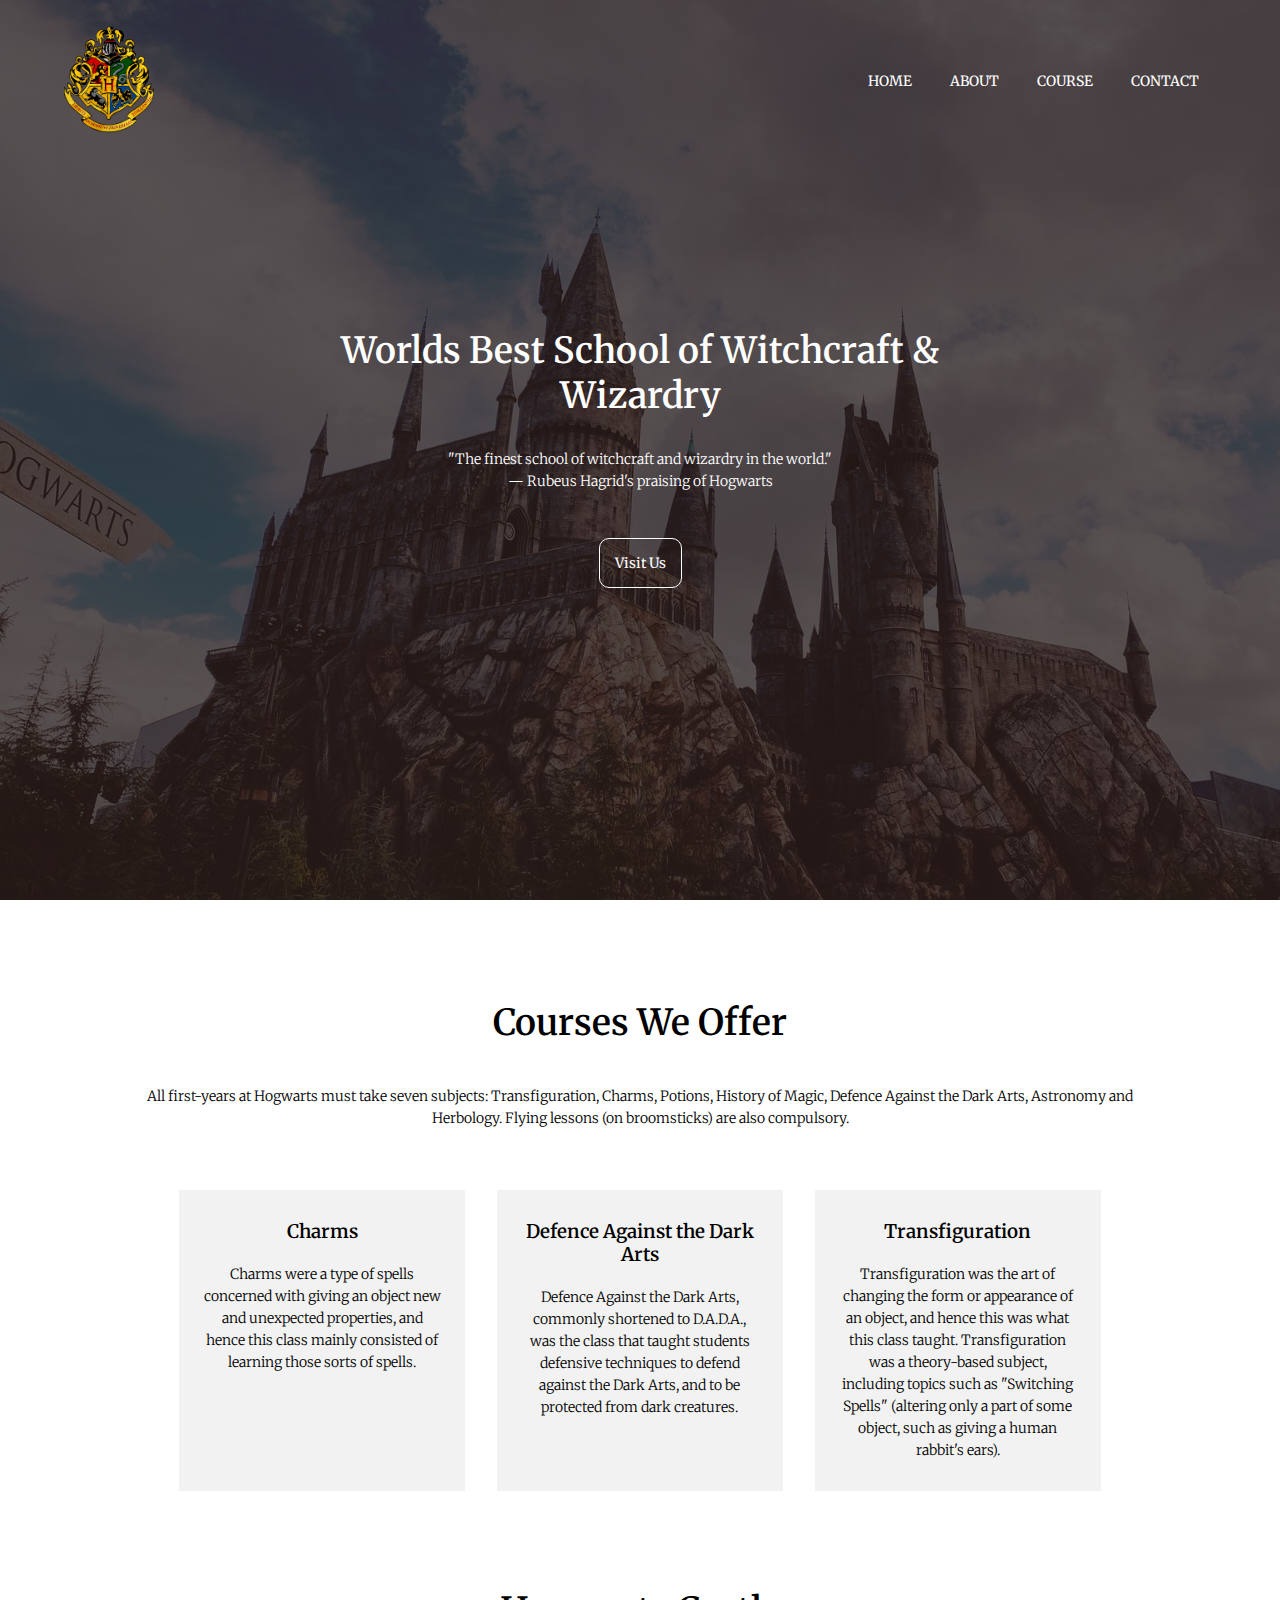
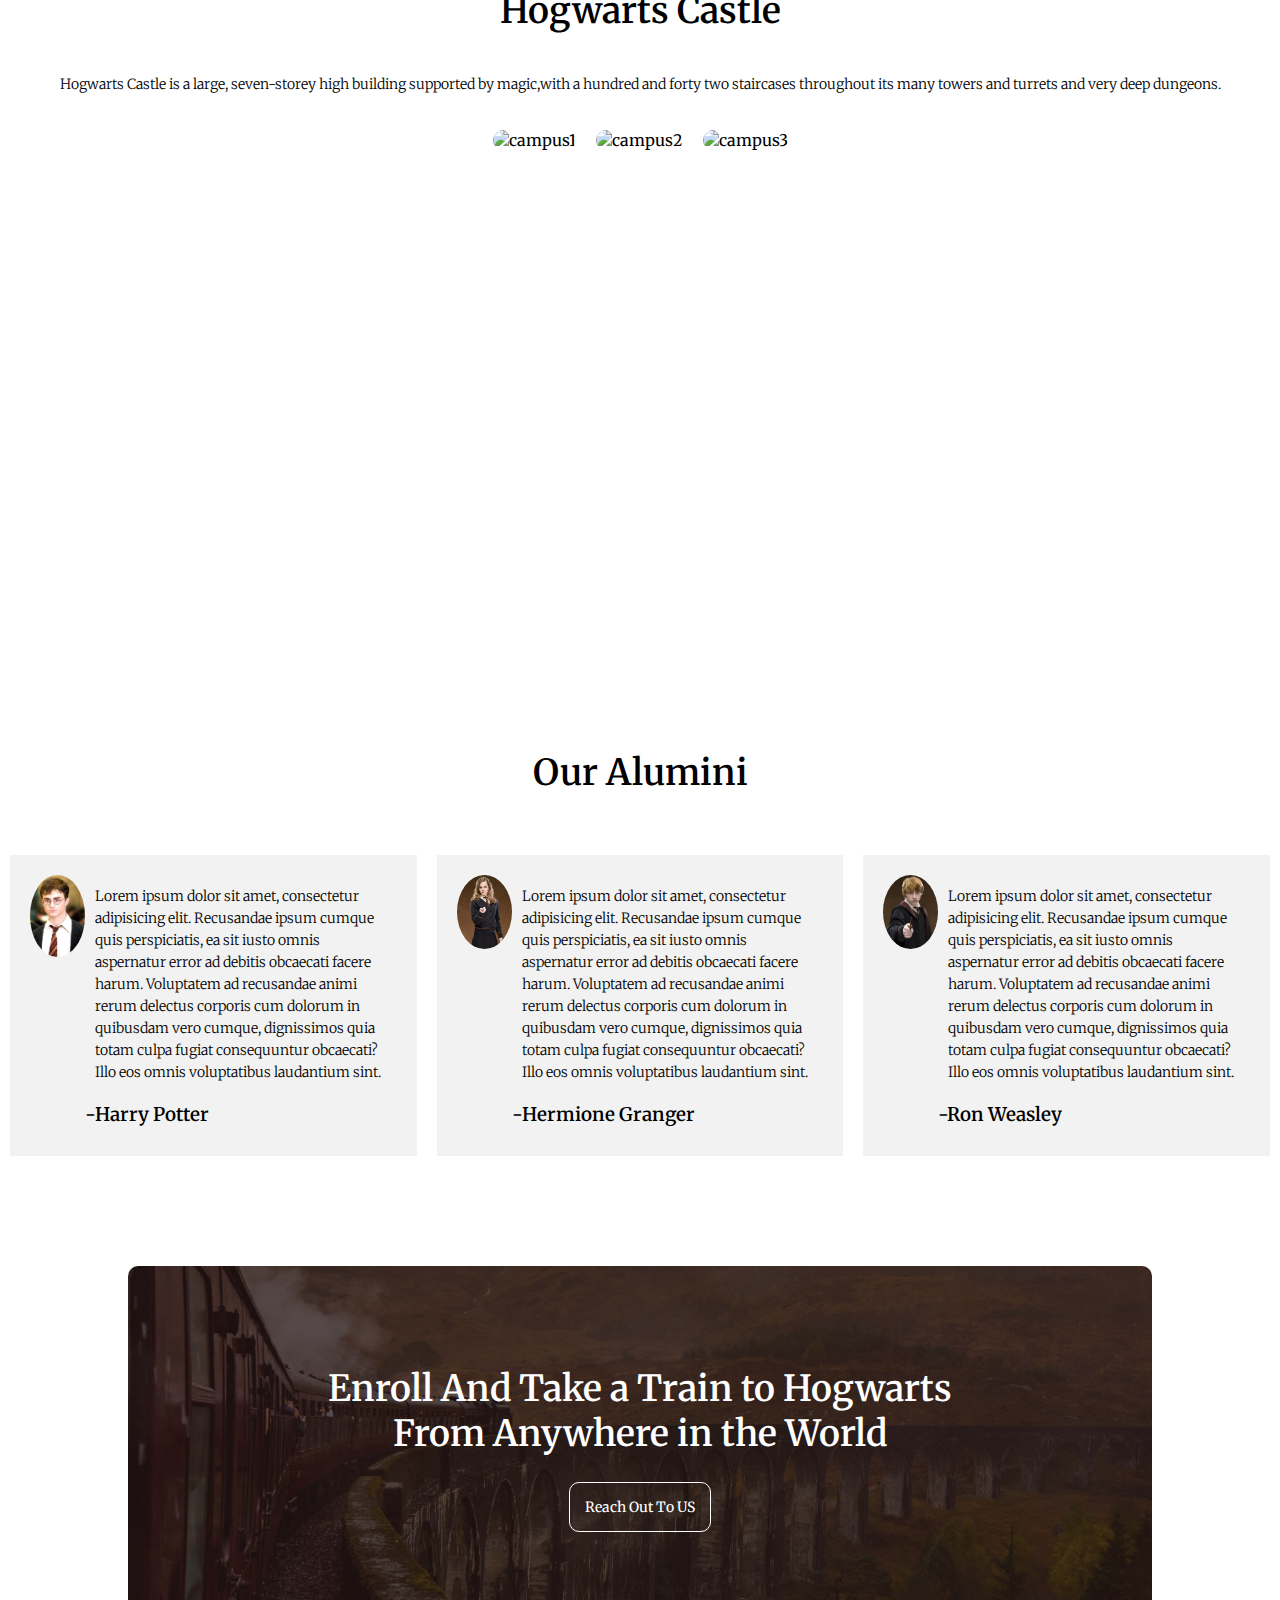
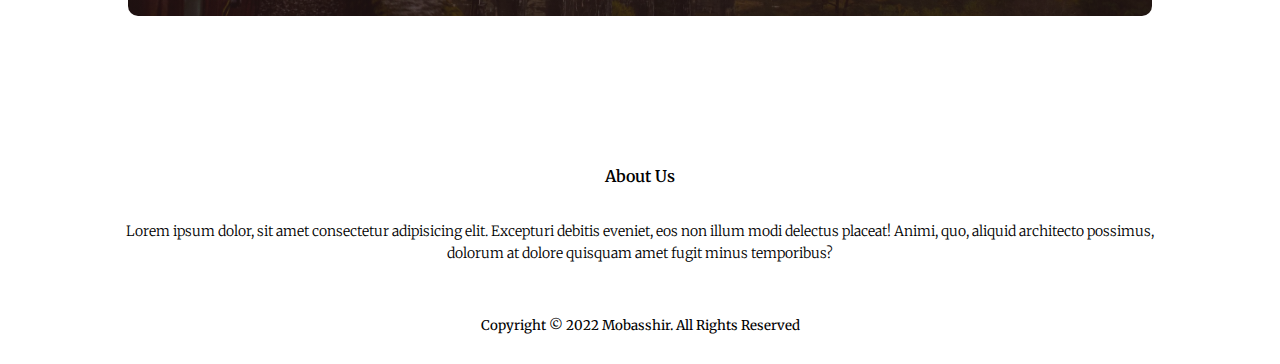
==== index.html @ 25af3af3 "Made Some Changes" ====
<!DOCTYPE html>
<html lang="en">

<head>
    <script src="https://use.fontawesome.com/18dac49e11.js"></script>
    <meta charset="UTF-8">
    <meta http-equiv="X-UA-Compatible" content="IE=edge">
    <meta name="viewport" content="width=device-width, initial-scale=1.0">
    <link rel="stylesheet" href="./CSS/style.css">
    <link rel="preconnect" href="https://fonts.googleapis.com">
    <link rel="preconnect" href="https://fonts.gstatic.com" crossorigin>
    <link href="https://fonts.googleapis.com/css2?family=Merriweather:ital,wght@0,300;0,400;0,700;1,300&display=swap"
        rel="stylesheet">
    <title>Hogwarts School of Witchcraft and Wizardry</title>
</head>

<body>
    <div id="main">
        <nav>
            <a href="index.html"><img id="logo" src="./Images/hogwartslogo.png" alt="hogwartslogo"></a>
            <div class="navlinks" id="navlinks">
                <i class="fa fa-times" onclick="hidemenu()"></i>
                <ul>
                    <li><a href="index.html">HOME</a></li>
                    <li><a href="about.html">ABOUT</a></li>
                    <li><a href="course.html">COURSE</a></li>
                    <li><a href="contact.html">CONTACT</a></li>
                </ul>
            </div>
            <i class="fa fa-bars" onclick="showmenu()"></i>
        </nav>
        <div class="text-box">
            <h1>Worlds Best School of Witchcraft & Wizardry</h1>
            <p>"The finest school of witchcraft and wizardry in the world." <br> — Rubeus Hagrid's praising of Hogwarts
            </p>
            <a href="" class="visit-btn">Visit Us</a>

        </div>

    </div>
    <div class="course">
        <h1>Courses We Offer</h1>
        <p>All first-years at Hogwarts must take seven subjects: Transfiguration, Charms, Potions, History of Magic,
            Defence Against the Dark Arts, Astronomy and Herbology. Flying lessons (on broomsticks) are also compulsory.
        </p>
        <div class="row">
            <div class="col">
                <h3>Charms</h3>
                <p>Charms were a type of spells concerned with giving an object new and unexpected properties, and hence
                    this class mainly consisted of learning those sorts of spells.</p>
            </div>
            <div class="col">
                <h3>Defence Against the Dark Arts</h3>
                <p>Defence Against the Dark Arts, commonly shortened to D.A.D.A., was the class that taught students defensive techniques to defend against the Dark Arts, and to be protected from dark creatures.</p>
            </div>
            <div class="col">
                <h3>Transfiguration</h3>
                <p>Transfiguration was the art of changing the form or appearance of an object, and hence this was what this class taught. Transfiguration was a theory-based subject, including topics such as "Switching Spells" (altering only a part of some object, such as giving a human rabbit's ears).</p>
            </div>
        </div>
    </div>
    <div class="campus">
        <h1>Hogwarts Castle</h1>
        <p>Hogwarts Castle is a large, seven-storey high building supported by magic,with a hundred and forty two staircases throughout its many towers and turrets and very deep dungeons.</p>
        <div class="campusrow">
            <div class="campuscol">
                <img src="./Images/campus1.jpg" alt="campus1">
            </div>
            <div class="campuscol">
                <img src="./Images/campus2.jpg" alt="campus2">
            </div>
            <div class="campuscol">
                <img src="./Images/campus3.jpg" alt="campus3">
            </div>
        </div>
    </div>
    <div class="testimonials">
        <h1>Our Alumini</h1>
        <div class="testrow">
            <div class="testcol">
                <div>
                    <img src="./Images/Harry_Potter_character_poster.jpg" alt="harry potter">
                </div>
                <div>
                    <p>Lorem ipsum dolor sit amet, consectetur adipisicing elit. Recusandae ipsum cumque quis perspiciatis, ea sit iusto omnis aspernatur error ad debitis obcaecati facere harum. Voluptatem ad recusandae animi rerum delectus corporis cum dolorum in quibusdam vero cumque, dignissimos quia totam culpa fugiat consequuntur obcaecati? Illo eos omnis voluptatibus laudantium sint.</p>
                    <h3>-Harry Potter</h3>
                </div>
            </div>
            <div class="testcol">
                <div>
                    <img src="./Images/Hermione_Granger_poster.jpg" alt="Hermione_Granger_poster">
                </div>
                <div>
                    <p>Lorem ipsum dolor sit amet, consectetur adipisicing elit. Recusandae ipsum cumque quis perspiciatis, ea sit iusto omnis aspernatur error ad debitis obcaecati facere harum. Voluptatem ad recusandae animi rerum delectus corporis cum dolorum in quibusdam vero cumque, dignissimos quia totam culpa fugiat consequuntur obcaecati? Illo eos omnis voluptatibus laudantium sint.</p>
                    <h3>-Hermione Granger</h3>
                </div>
            </div>
            <div class="testcol">
                <div>
                    <img src="./Images/Ron_Weasley_poster.jpg" alt="Ron Weasley">
                </div>
                <div>
                    <p>Lorem ipsum dolor sit amet, consectetur adipisicing elit. Recusandae ipsum cumque quis perspiciatis, ea sit iusto omnis aspernatur error ad debitis obcaecati facere harum. Voluptatem ad recusandae animi rerum delectus corporis cum dolorum in quibusdam vero cumque, dignissimos quia totam culpa fugiat consequuntur obcaecati? Illo eos omnis voluptatibus laudantium sint.</p>
                    <h3>-Ron Weasley</h3>
                </div>
            </div>
        </div>
    </div>
    <div class="enroll">
        <h1>Enroll And Take a Train to Hogwarts  <br> From Anywhere in the World</h1>
        <a href="#" class="visit-btn">Reach Out To US</a>
    </div>
    <div class="footer">
        <h4>About Us</h4>
        <p>Lorem ipsum dolor, sit amet consectetur adipisicing elit. Excepturi debitis eveniet, eos non illum modi delectus placeat! Animi, quo, aliquid architecto possimus, <br> dolorum at dolore quisquam amet fugit minus temporibus?</p>
        <div class="icons">
            <i class="fa fa-facebook"></i>
            <i class="fa fa-twitter"></i>
            <i class="fa fa-linkedin"></i>
            <i class="fa fa-instagram"></i>

        </div>
        <br>
        <small> Copyright &copy; 2022 Mobasshir. All Rights Reserved</small>

    </div>
    <script>
        var navlinks = document.getElementById("navlinks");
        function showmenu() {
            navlinks.style.right = "0px"
        }
        function hidemenu() {
            navlinks.style.right = "-200px"
        }
    </script>

</body>

</html>
---- CSS/style.css ----
*{
    margin: 0;
    padding: 0;
    font-family: 'Merriweather', serif;
}
#logo{
    width: 90px;
}
#main{
    min-height: 100vh;
    width: 100%;
    background-image: linear-gradient(rgba(36, 21, 21, 0.742),rgba(36, 21, 21, 0.742)), url('../Images/Main-background.jpg');
    background-position:center;
    background-size: cover;
    position: relative;

}
#main p{
    color: white;
}
nav{
    display: flex;
    padding: 2% 5%;
    justify-content: space-between;
    align-items: center;
}
.navlinks{
    flex: 1;
    text-align: right;
}
nav ul li{
    display: inline-block;
    list-style: none;
    padding: 5px 17px;
    position: relative;
}
nav ul li a{
    color: white;
    text-decoration: none;
    font-size: 14px;
    position: relative;
}
nav ul li::after{
    content: '';
    width: 0%;
    height: 2px;
    background: goldenrod;
    display: block;
    margin: auto;
    transition: 0.5s;
    z-index: 1;
}
nav ul li:hover::after{
    width: 100%;
}
.text-box{
    color: white;
    position: absolute;
    text-align: center;
    top: 50%;
    left: 50%;
    transform: translate(-50%,-50%);
}
.text-box p{
    margin: 20px 0px 50px;
}
.visit-btn{
    border: 1px solid white;
    border-radius: 10px;
    padding: 15px 15px;
    color: white;
    text-decoration: none;
    font-size: 14px;
    background: transparent;
    cursor: pointer;
    transition: 1s;
}
.visit-btn:hover{
    border: 1px solid goldenrod;
    background: goldenrod; 
}
nav .fa{
    display: none;
}
.course{
    width: 80%;
    margin: auto;
    text-align: center;
    padding-top: 100px;
}
.course h1{
    margin-bottom: 30px;
}
h1{
    font-size: 36px;
    font-weight: 600;
}
p{
    font-size: 14px;
    font-weight: 300;
    line-height: 22px;
    padding: 10px;
    color: black;
}
.row{
    margin: 5%;
    display: flex;
    justify-content: space-between;
}
.col{
    flex-basis: 31%;
    background: #f2f2f2;
    /* border-radius: 10px; */
    margin-bottom: 5%;
    padding: 20px 12px;
    box-sizing: border-box;
    transition: 0.5s;
}
h3{
    text-align: center;
    font-weight: 600;
    margin:10px 0;
}
.col:hover{
    box-shadow: 0 0 20px 0px black;
}
.campus{
    text-align: center;
    margin: auto;
    /* width: 80%; */
    /* padding-top:50px; */
}
.campusrow{
    display: flex;
    /* margin-top: 10px; */
    justify-content: center;
}
.campuscol{
    margin: 25px 10px 70px 10px;
    height: 500px;
    /* border: 1px solid black; */
    /* overflow: hidden; */
    border-radius: 20px;
    /* transition: 0.2s; */
    /* flex-wrap: wrap; */
}
.campus h1{
    margin-bottom: 30px;
}
.campusrow img{
    width: 100%;
    height: 100%;
    border-radius: 20px;
}
.testimonials{
    text-align: center;
    margin-top: 50px;
}
.testrow{
    margin-top: 50px;
    margin-bottom: 30px;
    display: flex;
}
.testcol{
    display: flex;
    margin: 10px;
    padding: 20px;
    background: #f2f2f2;
    /* border-radius: 20px; */
    transition: 0.5s;
    box-sizing: border-box;
}
.testcol p{
   text-align: left;
}
.testcol h3{
    text-align: left;
 }
.testcol:hover{
    box-shadow: 0px 0px 20px 0 black;
}
.testcol img{
    width: 55px;
    border-radius: 50%;
}
/* .testcol h3{
    font-weight: lighter;
} */
.enroll{
    margin: 100px auto;
    width: 80%;
    text-align: center;
    padding: 100px 0;
    background-image: linear-gradient(rgba(36, 21, 21, 0.742),rgba(36, 21, 21, 0.742)),url('../Images/Enroll.jpg');
    background-position: center;
    background-size: cover;
    border-radius: 10px;
}
.enroll h1{
    color: white;
    margin-bottom: 40px;
}
.footer{
    width: 100%;
    text-align: center;
    padding: 30px 0px;
}
.footer h4{
    margin-bottom: 24px;
    margin-top: 20px;
    font-weight: 600;
}
.icons .fa{
    color: gold;
    margin: 0 13px;
    cursor: pointer;
    padding:18px 0;
}
#about-main{
    height: 50vh;
    width: 100%;
    background-image: linear-gradient(rgba(36, 21, 21, 0.742),rgba(36, 21, 21, 0.742)),url('../Images/About-main.jpg');
    background-position: center;
    background-size: cover;
    text-align: center;
    color: white;
}
#about-main h1{
    margin-top: 80px;
}
.aboutcont{
    width: 80%;
    margin: auto;
    padding-top: 80px;
    padding-bottom: 50px;
}
.aboutcol{
    flex-basis: 48%;
    padding: 30px 2px;
}
.aboutcol img{
    width: 100%;
}
.aboutcol h1{
    padding-top: 0;
}
.aboutcol p{
    padding: 15px 0 25px;
    margin:15px 0px;
}
#goldbtn{
    border: 1px solid goldenrod;
    background: transparent;
    color: goldenrod;
}
#goldbtn:hover{
    color: white;
    background: goldenrod;
}
.location{
    width: 80%;
    margin: auto;
    padding: 80px 0;
}
.location iframe{
    width: 100%;
}
.contactus{
    width: 80%;
    margin: auto;
}
.contactcol{
    flex-basis: 48%;
    margin-bottom: 30px;
}
.contactcol div{
    display: flex;
    align-items: center;
    margin-bottom: 40px;
}
.contactcol div .fa{
    font-size: 28px;
    color: gold;
    margin:10px;
    margin-right: 30px;
}
.contactcol div p{
    padding: 0;
}
.contactcol div h5{
    font-size: 20px;
    margin-bottom: 5px;
    color: #555;
    font-weight: 400;
}
#submit-btn{
    border: 1px solid goldenrod;
    background: transparent;
    color: goldenrod;
}
#submit-btn:hover{
    color: white;
    background: goldenrod;
}
.contactcol input,.contactcol textarea{
    width: 100%;
    padding: 15px;
    margin-bottom: 17px;
    outline: none;
    border: 1px solid #ccc;
    box-sizing: border-box;
}
@media(max-width: 820px) {
    #logo{
        width: 60px;
        margin-top: 5px;
    }
    nav .fa{
        display: block;
        cursor: pointer;
        font-size: 22px;
        margin: 10px;
        color: white;

    }
    .text-box h1{
        font-size: 15px;
    }
    .text-box p{
        font-size: 10px;
    }
    nav ul li{
        display: block;
        margin: 20px 0;
    }
    nav ul{
        padding: 40px;
    }
    .navlinks{
        position: fixed;
        background: goldenrod;
        height: 100vh;
        width: 200px;
        top: 0;
        right: -200px;
        text-align: left;
        z-index: 2;
        transition: 1s;
    }
    .row{
        flex-direction: column;
    }
    .campusrow{
        flex-direction: column;
    }
    .campuscol{
        height: min-content;
        margin: 0px;
        padding: 10px;
    }
    .campusrow img{
        height: 340px;
        border-radius: 0px;
    }
    .campus p{
        margin-bottom: 15px;
    }
    .testrow{
        flex-direction: column;
    }
    .enroll h1{
        font-size: 24px;
    }
    .enroll{
       width: 100%;
       margin: 20px 0px;
       border-radius: 0;
    }
    .course .col{
        filter: drop-shadow(0 0 6px black);
        background: #f2f2f2;
    }
    .testcol{
        filter: drop-shadow(0 0 6px black);
        background: #f2f2f2;
    }
}
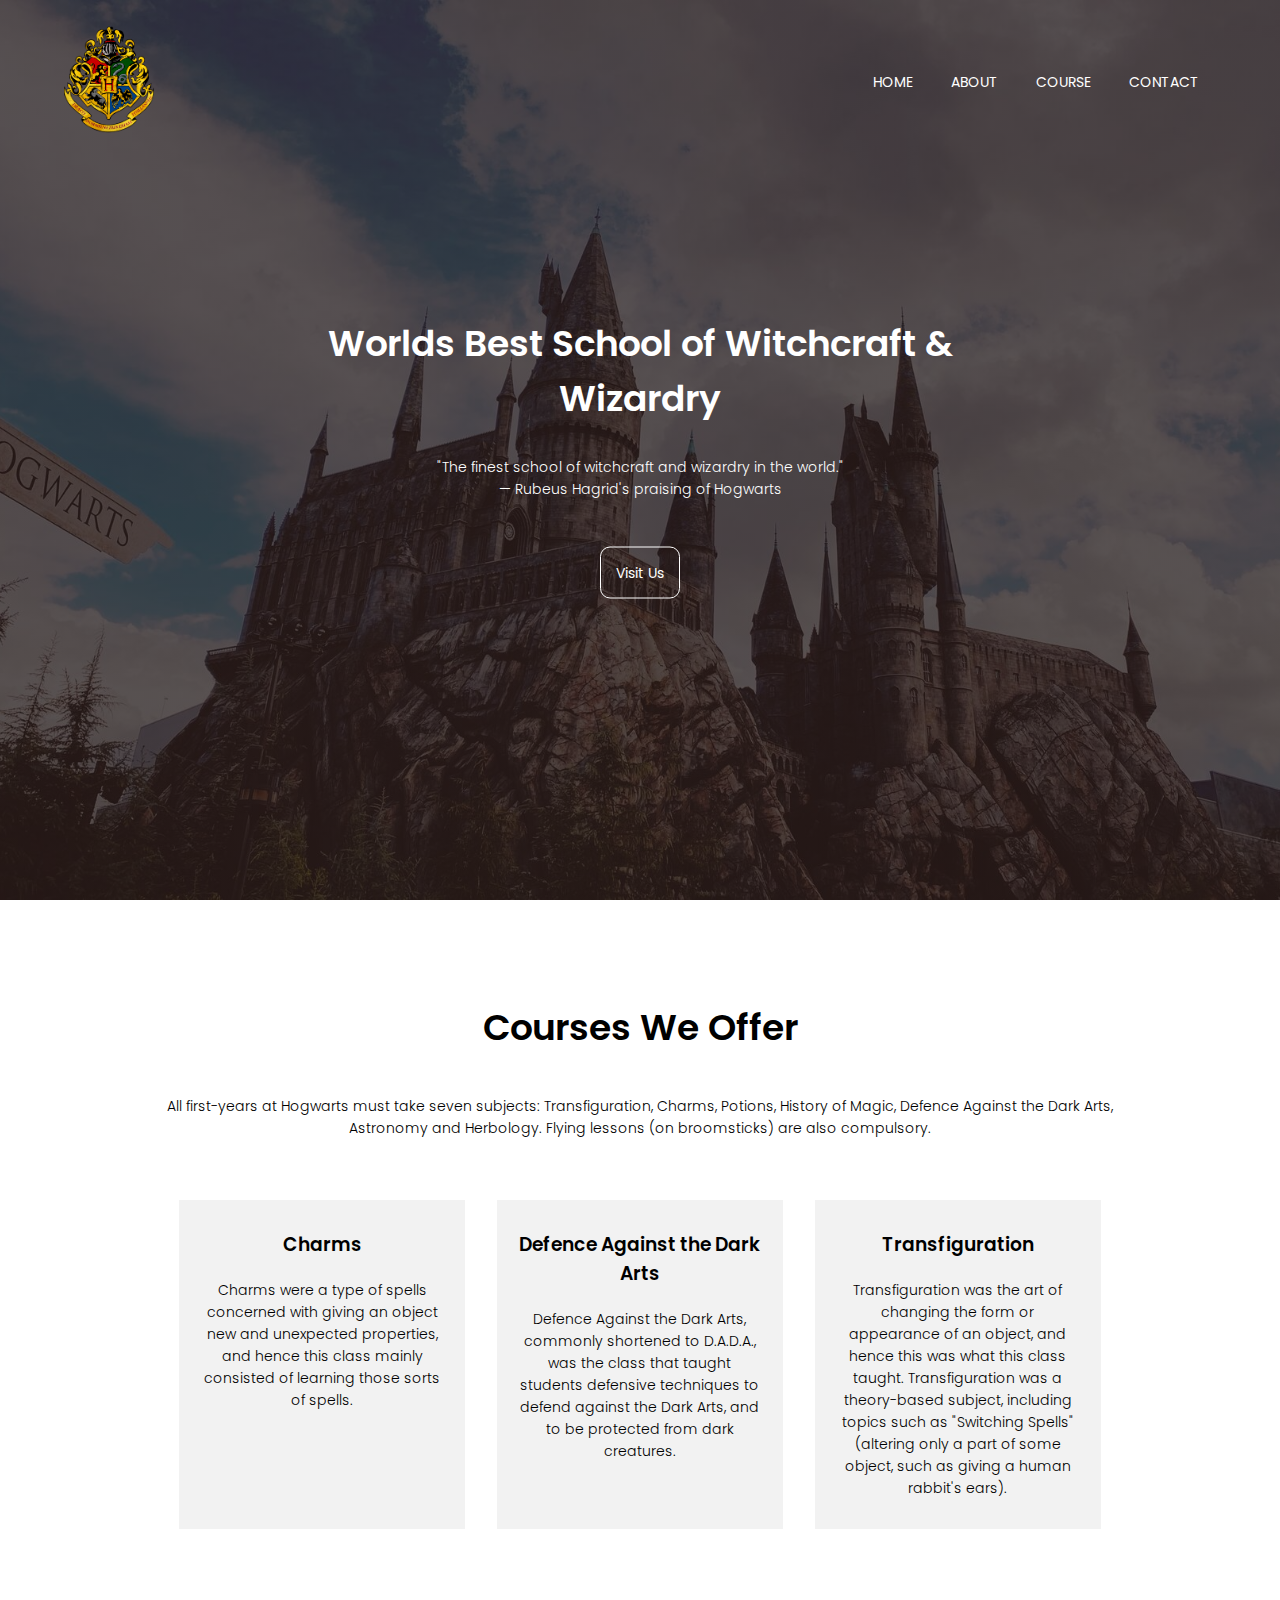
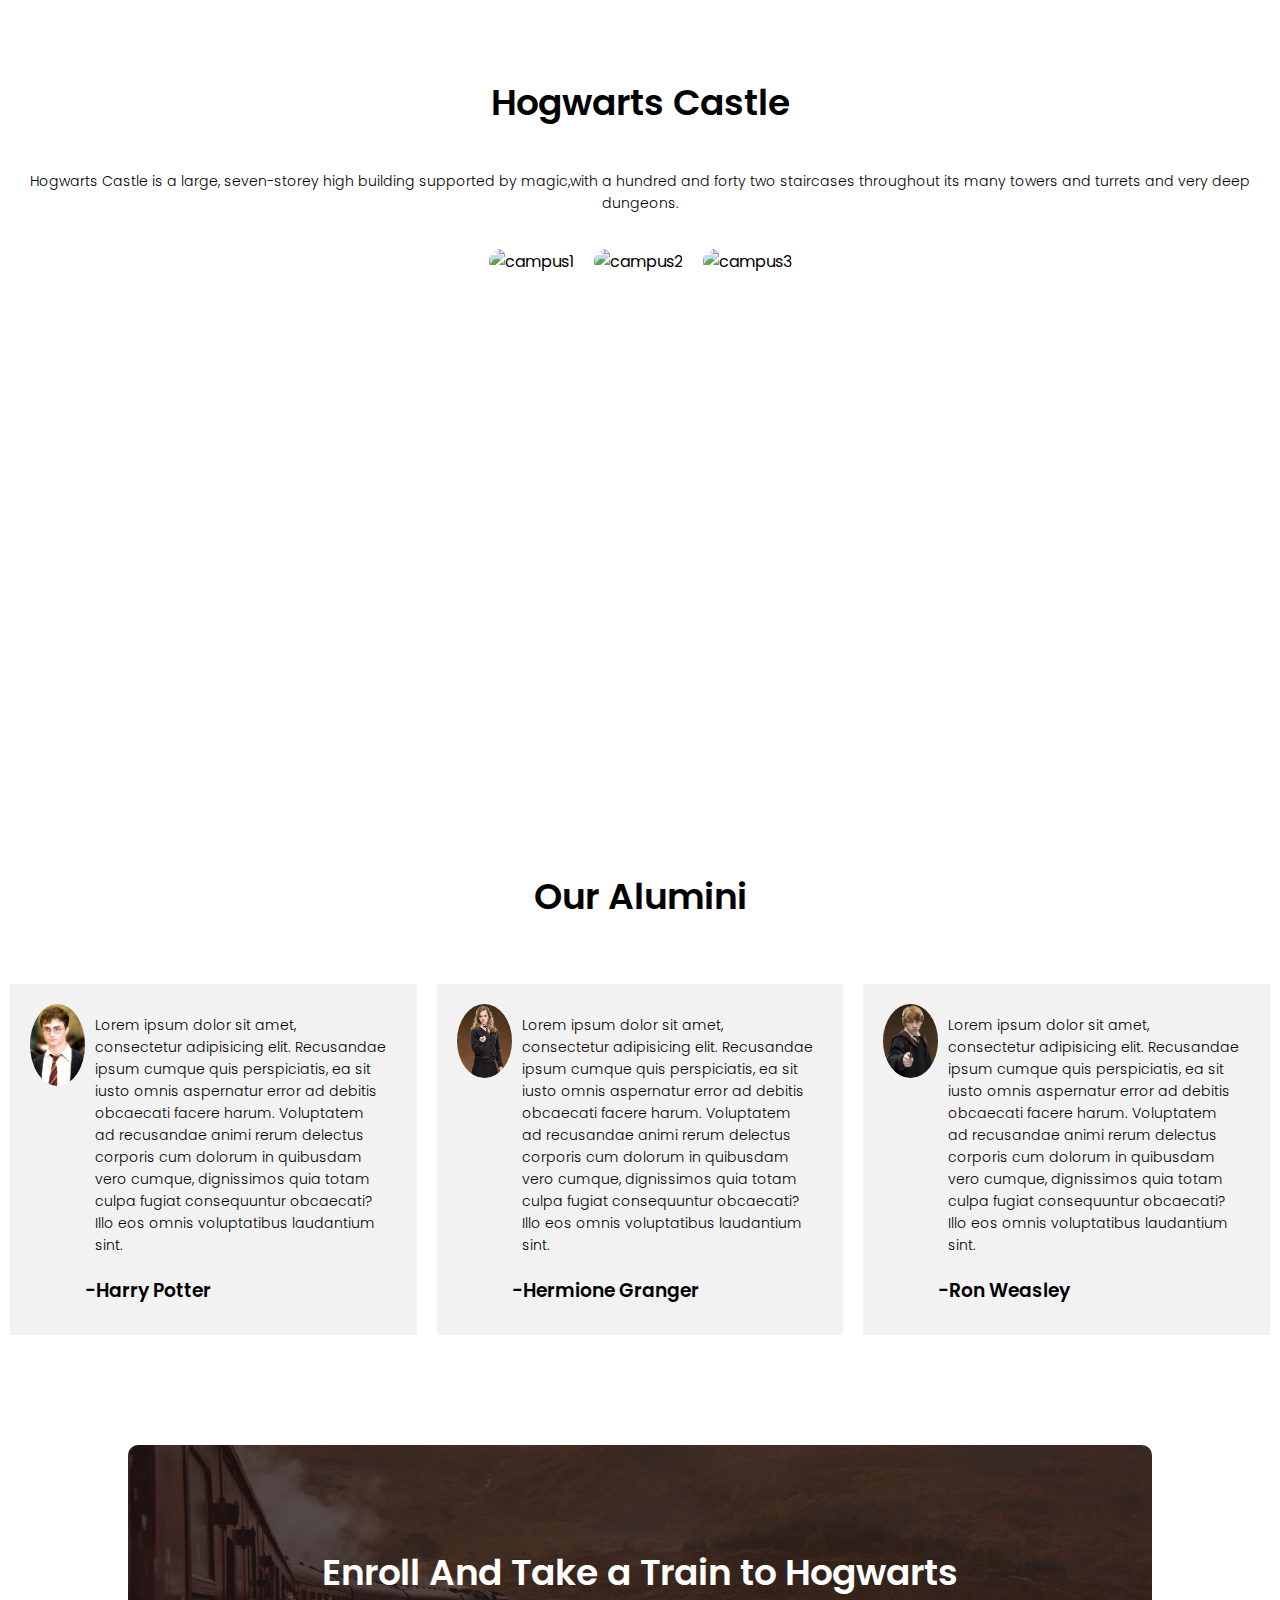
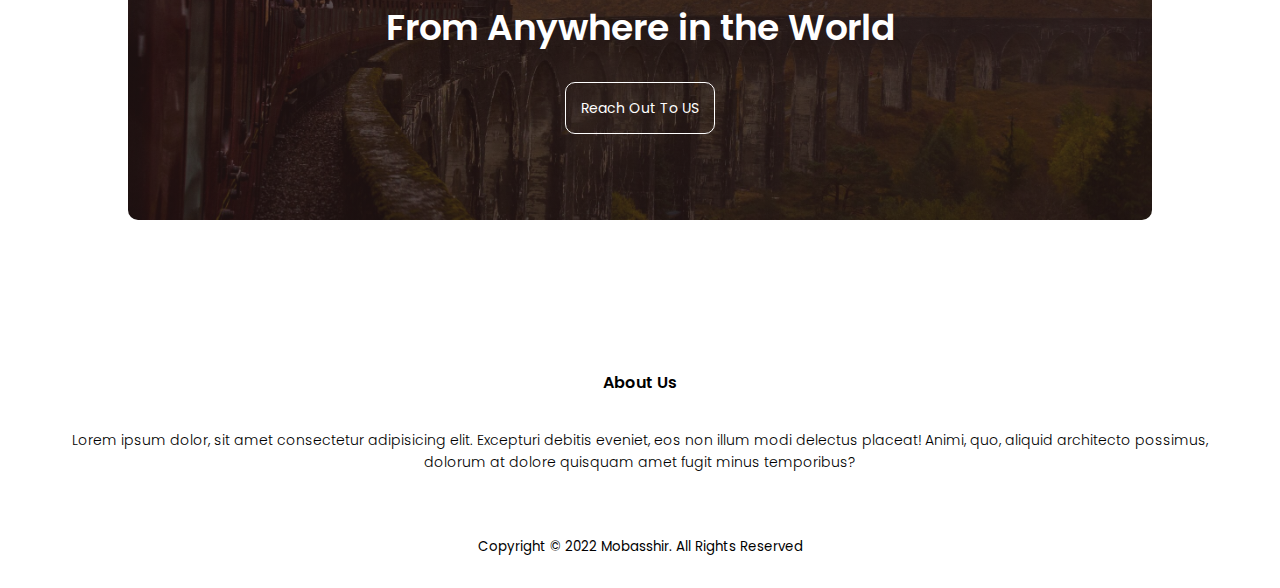
==== commit e31d2537: "Added Fully Functional Contact Form and made some changes in course" ====
--- a/index.html
+++ b/index.html
@@ -1,139 +1,197 @@
 <!DOCTYPE html>
 <html lang="en">
+  <head>
+    <script src="https://use.fontawesome.com/18dac49e11.js"></script>
+    <meta charset="UTF-8" />
+    <meta http-equiv="X-UA-Compatible" content="IE=edge" />
+    <meta name="viewport" content="width=device-width, initial-scale=1.0" />
+    <link rel="stylesheet" href="./CSS/style.css" />
+    <link rel="preconnect" href="https://fonts.googleapis.com" />
+    <link rel="preconnect" href="https://fonts.gstatic.com" crossorigin />
+    <link
+      href="https://fonts.googleapis.com/css2?family=Poppins:wght@100;200;300;400;600;700&display=swap"
+      rel="stylesheet"
+    />
+    <link rel="apple-touch-icon" sizes="180x180" href="./Images/apple-touch-icon.png">
+<link rel="icon" type="image/png" sizes="32x32" href="./Images/favicon-32x32.png">
+<link rel="icon" type="image/png" sizes="16x16" href="./Images/favicon-16x16.png">
+<link rel="manifest" href="./Images/site.webmanifest">
+    <title>Hogwarts School of Witchcraft and Wizardry</title>
+  </head>
 
-<head>
-    <script src="https://use.fontawesome.com/18dac49e11.js"></script>
-    <meta charset="UTF-8">
-    <meta http-equiv="X-UA-Compatible" content="IE=edge">
-    <meta name="viewport" content="width=device-width, initial-scale=1.0">
-    <link rel="stylesheet" href="./CSS/style.css">
-    <link rel="preconnect" href="https://fonts.googleapis.com">
-    <link rel="preconnect" href="https://fonts.gstatic.com" crossorigin>
-    <link href="https://fonts.googleapis.com/css2?family=Merriweather:ital,wght@0,300;0,400;0,700;1,300&display=swap"
-        rel="stylesheet">
-    <title>Hogwarts School of Witchcraft and Wizardry</title>
-</head>
-
-<body>
+  <body>
     <div id="main">
-        <nav>
-            <a href="index.html"><img id="logo" src="./Images/hogwartslogo.png" alt="hogwartslogo"></a>
-            <div class="navlinks" id="navlinks">
-                <i class="fa fa-times" onclick="hidemenu()"></i>
-                <ul>
-                    <li><a href="index.html">HOME</a></li>
-                    <li><a href="about.html">ABOUT</a></li>
-                    <li><a href="course.html">COURSE</a></li>
-                    <li><a href="contact.html">CONTACT</a></li>
-                </ul>
-            </div>
-            <i class="fa fa-bars" onclick="showmenu()"></i>
-        </nav>
-        <div class="text-box">
-            <h1>Worlds Best School of Witchcraft & Wizardry</h1>
-            <p>"The finest school of witchcraft and wizardry in the world." <br> — Rubeus Hagrid's praising of Hogwarts
-            </p>
-            <a href="" class="visit-btn">Visit Us</a>
-
+      <nav>
+        <a href="index.html"
+          ><img id="logo" src="./Images/hogwartslogo.png" alt="hogwartslogo"
+        /></a>
+        <div class="navlinks" id="navlinks">
+          <i class="fa fa-times" onclick="hidemenu()"></i>
+          <ul>
+            <li><a href="index.html">HOME</a></li>
+            <li><a href="about.html">ABOUT</a></li>
+            <li><a href="course.html">COURSE</a></li>
+            <li><a href="contact.html">CONTACT</a></li>
+          </ul>
         </div>
-
+        <i class="fa fa-bars" onclick="showmenu()"></i>
+      </nav>
+      <div class="text-box">
+        <h1>Worlds Best School of Witchcraft & Wizardry</h1>
+        <p>
+          "The finest school of witchcraft and wizardry in the world." <br />
+          — Rubeus Hagrid's praising of Hogwarts
+        </p>
+        <a href="contact.html" class="visit-btn">Visit Us</a>
+      </div>
     </div>
     <div class="course">
-        <h1>Courses We Offer</h1>
-        <p>All first-years at Hogwarts must take seven subjects: Transfiguration, Charms, Potions, History of Magic,
-            Defence Against the Dark Arts, Astronomy and Herbology. Flying lessons (on broomsticks) are also compulsory.
-        </p>
-        <div class="row">
-            <div class="col">
-                <h3>Charms</h3>
-                <p>Charms were a type of spells concerned with giving an object new and unexpected properties, and hence
-                    this class mainly consisted of learning those sorts of spells.</p>
-            </div>
-            <div class="col">
-                <h3>Defence Against the Dark Arts</h3>
-                <p>Defence Against the Dark Arts, commonly shortened to D.A.D.A., was the class that taught students defensive techniques to defend against the Dark Arts, and to be protected from dark creatures.</p>
-            </div>
-            <div class="col">
-                <h3>Transfiguration</h3>
-                <p>Transfiguration was the art of changing the form or appearance of an object, and hence this was what this class taught. Transfiguration was a theory-based subject, including topics such as "Switching Spells" (altering only a part of some object, such as giving a human rabbit's ears).</p>
-            </div>
+      <h1>Courses We Offer</h1>
+      <p>
+        All first-years at Hogwarts must take seven subjects: Transfiguration,
+        Charms, Potions, History of Magic, Defence Against the Dark Arts,
+        Astronomy and Herbology. Flying lessons (on broomsticks) are also
+        compulsory.
+      </p>
+      <div class="row">
+        <div class="col">
+          <h3>Charms</h3>
+          <p>
+            Charms were a type of spells concerned with giving an object new and
+            unexpected properties, and hence this class mainly consisted of
+            learning those sorts of spells.
+          </p>
         </div>
+        <div class="col">
+          <h3>Defence Against the Dark Arts</h3>
+          <p>
+            Defence Against the Dark Arts, commonly shortened to D.A.D.A., was
+            the class that taught students defensive techniques to defend
+            against the Dark Arts, and to be protected from dark creatures.
+          </p>
+        </div>
+        <div class="col">
+          <h3>Transfiguration</h3>
+          <p>
+            Transfiguration was the art of changing the form or appearance of an
+            object, and hence this was what this class taught. Transfiguration
+            was a theory-based subject, including topics such as "Switching
+            Spells" (altering only a part of some object, such as giving a human
+            rabbit's ears).
+          </p>
+        </div>
+      </div>
     </div>
     <div class="campus">
-        <h1>Hogwarts Castle</h1>
-        <p>Hogwarts Castle is a large, seven-storey high building supported by magic,with a hundred and forty two staircases throughout its many towers and turrets and very deep dungeons.</p>
-        <div class="campusrow">
-            <div class="campuscol">
-                <img src="./Images/campus1.jpg" alt="campus1">
-            </div>
-            <div class="campuscol">
-                <img src="./Images/campus2.jpg" alt="campus2">
-            </div>
-            <div class="campuscol">
-                <img src="./Images/campus3.jpg" alt="campus3">
-            </div>
+      <h1>Hogwarts Castle</h1>
+      <p>
+        Hogwarts Castle is a large, seven-storey high building supported by
+        magic,with a hundred and forty two staircases throughout its many towers
+        and turrets and very deep dungeons.
+      </p>
+      <div class="campusrow">
+        <div class="campuscol">
+          <img src="./Images/campus1.jpg" alt="campus1" />
         </div>
+        <div class="campuscol">
+          <img src="./Images/campus2.jpg" alt="campus2" />
+        </div>
+        <div class="campuscol">
+          <img src="./Images/campus3.jpg" alt="campus3" />
+        </div>
+      </div>
     </div>
     <div class="testimonials">
-        <h1>Our Alumini</h1>
-        <div class="testrow">
-            <div class="testcol">
-                <div>
-                    <img src="./Images/Harry_Potter_character_poster.jpg" alt="harry potter">
-                </div>
-                <div>
-                    <p>Lorem ipsum dolor sit amet, consectetur adipisicing elit. Recusandae ipsum cumque quis perspiciatis, ea sit iusto omnis aspernatur error ad debitis obcaecati facere harum. Voluptatem ad recusandae animi rerum delectus corporis cum dolorum in quibusdam vero cumque, dignissimos quia totam culpa fugiat consequuntur obcaecati? Illo eos omnis voluptatibus laudantium sint.</p>
-                    <h3>-Harry Potter</h3>
-                </div>
-            </div>
-            <div class="testcol">
-                <div>
-                    <img src="./Images/Hermione_Granger_poster.jpg" alt="Hermione_Granger_poster">
-                </div>
-                <div>
-                    <p>Lorem ipsum dolor sit amet, consectetur adipisicing elit. Recusandae ipsum cumque quis perspiciatis, ea sit iusto omnis aspernatur error ad debitis obcaecati facere harum. Voluptatem ad recusandae animi rerum delectus corporis cum dolorum in quibusdam vero cumque, dignissimos quia totam culpa fugiat consequuntur obcaecati? Illo eos omnis voluptatibus laudantium sint.</p>
-                    <h3>-Hermione Granger</h3>
-                </div>
-            </div>
-            <div class="testcol">
-                <div>
-                    <img src="./Images/Ron_Weasley_poster.jpg" alt="Ron Weasley">
-                </div>
-                <div>
-                    <p>Lorem ipsum dolor sit amet, consectetur adipisicing elit. Recusandae ipsum cumque quis perspiciatis, ea sit iusto omnis aspernatur error ad debitis obcaecati facere harum. Voluptatem ad recusandae animi rerum delectus corporis cum dolorum in quibusdam vero cumque, dignissimos quia totam culpa fugiat consequuntur obcaecati? Illo eos omnis voluptatibus laudantium sint.</p>
-                    <h3>-Ron Weasley</h3>
-                </div>
-            </div>
+      <h1>Our Alumini</h1>
+      <div class="testrow">
+        <div class="testcol">
+          <div>
+            <img
+              src="./Images/Harry_Potter_character_poster.jpg"
+              alt="harry potter"
+            />
+          </div>
+          <div>
+            <p>
+              Lorem ipsum dolor sit amet, consectetur adipisicing elit.
+              Recusandae ipsum cumque quis perspiciatis, ea sit iusto omnis
+              aspernatur error ad debitis obcaecati facere harum. Voluptatem ad
+              recusandae animi rerum delectus corporis cum dolorum in quibusdam
+              vero cumque, dignissimos quia totam culpa fugiat consequuntur
+              obcaecati? Illo eos omnis voluptatibus laudantium sint.
+            </p>
+            <h3>-Harry Potter</h3>
+          </div>
         </div>
+        <div class="testcol">
+          <div>
+            <img
+              src="./Images/Hermione_Granger_poster.jpg"
+              alt="Hermione_Granger_poster"
+            />
+          </div>
+          <div>
+            <p>
+              Lorem ipsum dolor sit amet, consectetur adipisicing elit.
+              Recusandae ipsum cumque quis perspiciatis, ea sit iusto omnis
+              aspernatur error ad debitis obcaecati facere harum. Voluptatem ad
+              recusandae animi rerum delectus corporis cum dolorum in quibusdam
+              vero cumque, dignissimos quia totam culpa fugiat consequuntur
+              obcaecati? Illo eos omnis voluptatibus laudantium sint.
+            </p>
+            <h3>-Hermione Granger</h3>
+          </div>
+        </div>
+        <div class="testcol">
+          <div>
+            <img src="./Images/Ron_Weasley_poster.jpg" alt="Ron Weasley" />
+          </div>
+          <div>
+            <p>
+              Lorem ipsum dolor sit amet, consectetur adipisicing elit.
+              Recusandae ipsum cumque quis perspiciatis, ea sit iusto omnis
+              aspernatur error ad debitis obcaecati facere harum. Voluptatem ad
+              recusandae animi rerum delectus corporis cum dolorum in quibusdam
+              vero cumque, dignissimos quia totam culpa fugiat consequuntur
+              obcaecati? Illo eos omnis voluptatibus laudantium sint.
+            </p>
+            <h3>-Ron Weasley</h3>
+          </div>
+        </div>
+      </div>
     </div>
     <div class="enroll">
-        <h1>Enroll And Take a Train to Hogwarts  <br> From Anywhere in the World</h1>
-        <a href="#" class="visit-btn">Reach Out To US</a>
+      <h1>
+        Enroll And Take a Train to Hogwarts <br />
+        From Anywhere in the World
+      </h1>
+      <a href="contact.html" class="visit-btn">Reach Out To US</a>
     </div>
     <div class="footer">
-        <h4>About Us</h4>
-        <p>Lorem ipsum dolor, sit amet consectetur adipisicing elit. Excepturi debitis eveniet, eos non illum modi delectus placeat! Animi, quo, aliquid architecto possimus, <br> dolorum at dolore quisquam amet fugit minus temporibus?</p>
-        <div class="icons">
-            <i class="fa fa-facebook"></i>
-            <i class="fa fa-twitter"></i>
-            <i class="fa fa-linkedin"></i>
-            <i class="fa fa-instagram"></i>
-
-        </div>
-        <br>
-        <small> Copyright &copy; 2022 Mobasshir. All Rights Reserved</small>
-
+      <h4>About Us</h4>
+      <p>
+        Lorem ipsum dolor, sit amet consectetur adipisicing elit. Excepturi
+        debitis eveniet, eos non illum modi delectus placeat! Animi, quo,
+        aliquid architecto possimus, <br />
+        dolorum at dolore quisquam amet fugit minus temporibus?
+      </p>
+      <div class="icons">
+        <i class="fa fa-facebook"></i>
+        <i class="fa fa-twitter"></i>
+        <i class="fa fa-linkedin"></i>
+        <i class="fa fa-instagram"></i>
+      </div>
+      <br />
+      <small> Copyright &copy; 2022 Mobasshir. All Rights Reserved</small>
     </div>
     <script>
-        var navlinks = document.getElementById("navlinks");
-        function showmenu() {
-            navlinks.style.right = "0px"
-        }
-        function hidemenu() {
-            navlinks.style.right = "-200px"
-        }
+      var navlinks = document.getElementById("navlinks");
+      function showmenu() {
+        navlinks.style.right = "0px";
+      }
+      function hidemenu() {
+        navlinks.style.right = "-200px";
+      }
     </script>
-
-</body>
-
-</html>+  </body>
+</html>
--- a/CSS/style.css
+++ b/CSS/style.css
@@ -1,7 +1,7 @@
 *{
     margin: 0;
     padding: 0;
-    font-family: 'Merriweather', serif;
+    font-family: 'Poppins', sans-serif;
 }
 #logo{
     width: 90px;
@@ -73,7 +73,7 @@
     font-size: 14px;
     background: transparent;
     cursor: pointer;
-    transition: 1s;
+    transition: 0.5s;
 }
 .visit-btn:hover{
     border: 1px solid goldenrod;
@@ -87,6 +87,7 @@
     margin: auto;
     text-align: center;
     padding-top: 100px;
+    margin-bottom: 100px;
 }
 .course h1{
     margin-bottom: 30px;
@@ -310,6 +311,53 @@
     border: 1px solid #ccc;
     box-sizing: border-box;
 }
+.thank{
+    background-image: linear-gradient(rgba(36, 21, 21, 0.742),rgba(36, 21, 21, 0.742)),url("../Images/thank.jpg");
+    height: 100vh;
+    background-position: center;
+    background-size: cover;
+    color: white;
+}
+.thank h1{
+    font-weight: 400;
+    font-size: 30px;
+    text-shadow: 0 0 30px gold;
+}
+.thank div{
+    position: absolute;
+    top: 50%;
+    left: 50%;
+    transform: translate(-50%,-50%);
+
+}
+.courserow{
+    display: flex;
+    flex-direction: column;
+}
+.courses-subrow{
+    display: flex;
+    width: 80%;
+    margin: auto;
+    justify-content: space-between;
+
+}
+.coursecol{
+    flex-basis: 45%;
+    margin-bottom: 25px;
+}
+.courserow img{
+    width: 100%;
+    height: 100%;
+    padding: 15px;
+}
+.cont{
+    text-align: center;
+    padding: 20px;
+}
+.cont p{
+    margin-bottom: 30px;
+}
+
 @media(max-width: 820px) {
     #logo{
         width: 60px;
@@ -384,5 +432,16 @@
         filter: drop-shadow(0 0 6px black);
         background: #f2f2f2;
     }
-}
-
+    .thank h1{
+        font-size: 20px;
+    }
+    .courses-subrow{
+        flex-direction: column;
+        width: 100%;
+    }
+    .courserow img{
+        padding: 0;
+    }
+  
+}
+
